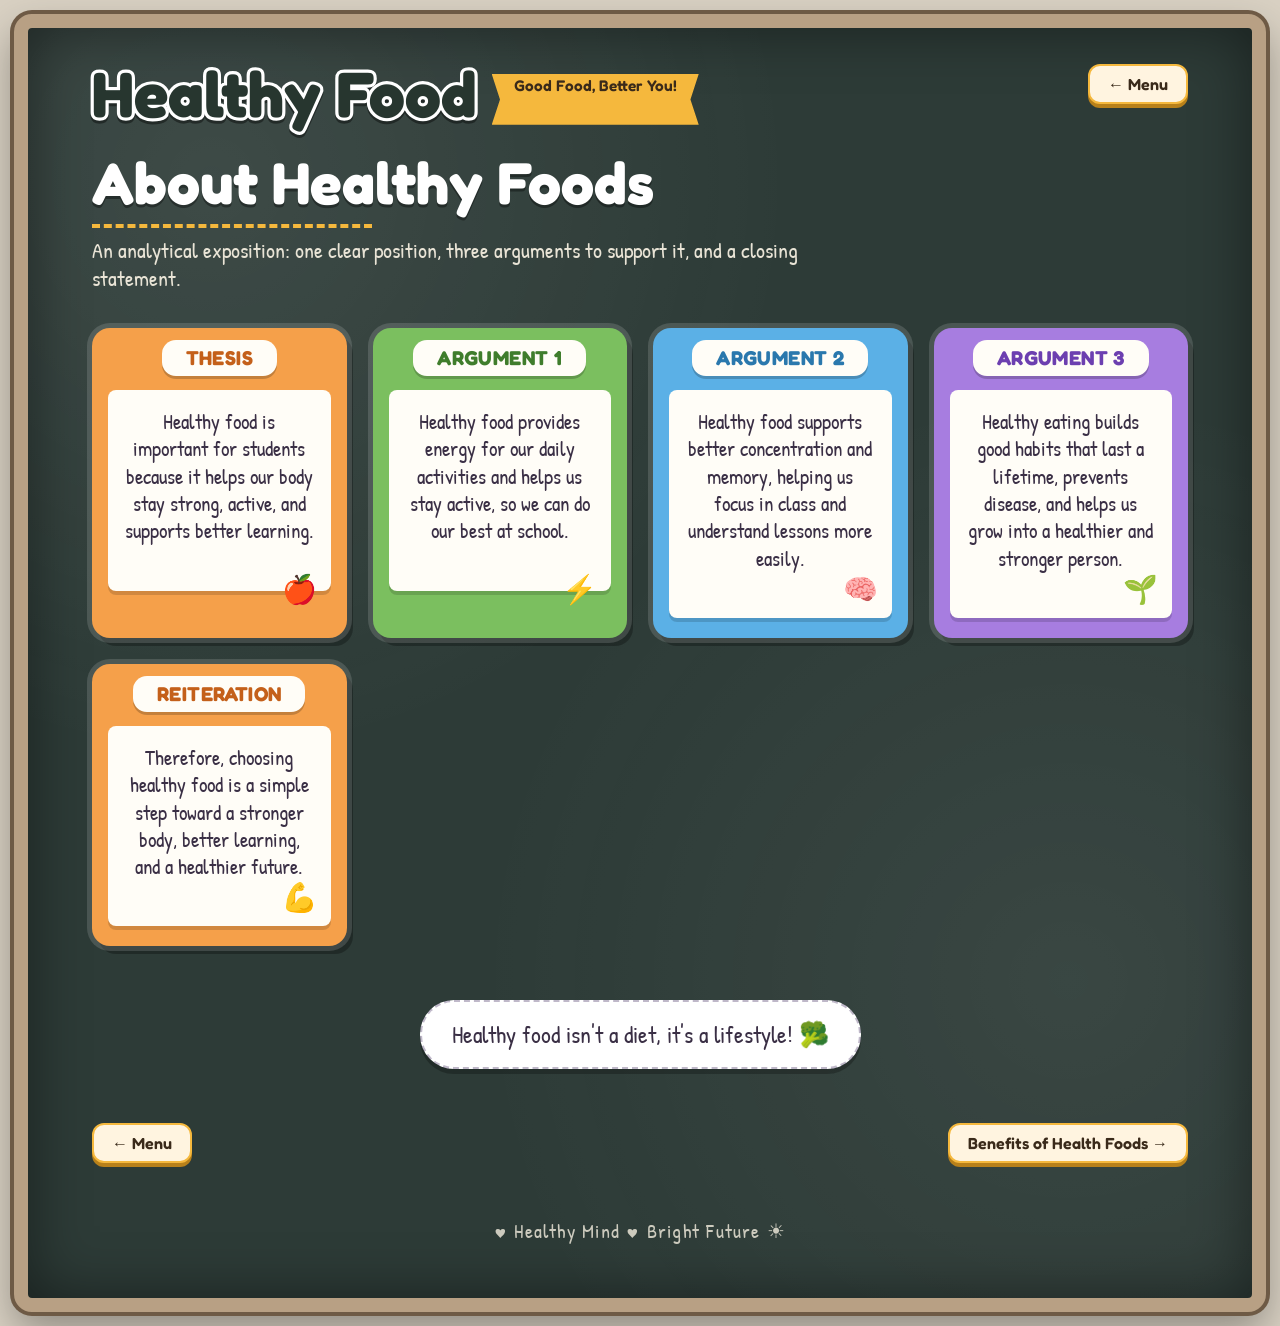
==== about.html @ afef5d6a "Add files via upload" ====
<!DOCTYPE html>
<html lang="en">
<head>
<meta charset="UTF-8">
<meta name="viewport" content="width=device-width, initial-scale=1">
<title>About Healthy Foods</title>
<link rel="preconnect" href="https://fonts.googleapis.com">
<link rel="preconnect" href="https://fonts.gstatic.com" crossorigin>
<link href="https://fonts.googleapis.com/css2?family=Fredoka:wght@500;600;700&family=Patrick+Hand&display=swap" rel="stylesheet">
<link rel="stylesheet" href="style.css">
</head>
<body>
  <header class="top">
    <a class="logo" href="index%20(4).html"><span>Healthy</span><span>Food</span><small>Good Food, Better You!</small></a>
    <a class="btn" href="index%20(4).html">← Menu</a>
  </header>

  <h1 class="page-title reveal">About Healthy Foods</h1>
  <p class="lead reveal" style="--d:.1s">An analytical exposition: one clear position, three arguments to support it, and a closing statement.</p>

  <section class="grid exposition">
    <article class="ecard thesis reveal" style="--d:.2s">
      <h3>Thesis</h3><span class="emoji">🍎</span>
      <p>Healthy food is important for students because it helps our body stay strong, active, and supports better learning.</p>
    </article>
    <article class="ecard a1 reveal" style="--d:.35s">
      <h3>Argument 1</h3><span class="emoji">⚡</span>
      <p>Healthy food provides energy for our daily activities and helps us stay active, so we can do our best at school.</p>
    </article>
    <article class="ecard a2 reveal" style="--d:.5s">
      <h3>Argument 2</h3><span class="emoji">🧠</span>
      <p>Healthy food supports better concentration and memory, helping us focus in class and understand lessons more easily.</p>
    </article>
    <article class="ecard a3 reveal" style="--d:.65s">
      <h3>Argument 3</h3><span class="emoji">🌱</span>
      <p>Healthy eating builds good habits that last a lifetime, prevents disease, and helps us grow into a healthier and stronger person.</p>
    </article>
    <article class="ecard re reveal" style="--d:.8s">
      <h3>Reiteration</h3><span class="emoji">💪</span>
      <p>Therefore, choosing healthy food is a simple step toward a stronger body, better learning, and a healthier future.</p>
    </article>
  </section>

  <p class="motto reveal" style="--d:1s">Healthy food isn't a diet, it's a lifestyle! 🥦</p>

  <nav class="pager">
    <a class="btn" href="index%20(4).html">← Menu</a>
    <a class="btn" href="benefits.html">Benefits of Health Foods →</a>
  </nav>
</body>
</html>
---- style.css ----
:root {
  --board: #2d3b37;
  --frame: #b8a084;
  --cream: #f6ecdf;
  --paper: #fffdf7;
  --ink: #3a2f45;
  --yellow: #f5b83d;
  --accent: #f4f26b;
}
* { box-sizing: border-box; margin: 0; padding: 0; }
html { background: #d9d1c3; scroll-behavior: smooth; }

/* the whole page is the chalkboard in its wooden frame */
body {
  font-family: 'Patrick Hand', 'Fredoka', 'Segoe UI', sans-serif;
  font-size: 18px;
  color: #fff;
  min-height: calc(100vh - 28px);
  margin: 14px;
  padding: 0 5vw 6vh;
  background:
    radial-gradient(circle at 15% 12%, rgba(255,255,255,.08), transparent 38%),
    radial-gradient(circle at 85% 75%, rgba(255,255,255,.06), transparent 42%),
    var(--board);
  border: 14px solid var(--frame);
  border-radius: 18px;
  box-shadow: 0 0 0 4px #6e5a45, 0 18px 40px rgba(0,0,0,.35), inset 0 0 60px rgba(0,0,0,.45);
}
body::after {
  content: "♥  Healthy Mind  ♥  Bright Future  ☀";
  display: block; text-align: center; margin-top: 6vh;
  font-size: clamp(16px, 1.6vw, 22px); letter-spacing: .06em; color: #e9e4d6; opacity: .85;
}

/* ---------- header: sticker title + yellow ribbon ---------- */
.top { display: flex; justify-content: space-between; align-items: flex-start; padding: 4vh 0 3vh; gap: 20px; }
.logo {
  text-decoration: none; font-family: 'Fredoka', sans-serif; font-weight: 700;
  line-height: .95; font-size: clamp(34px, 5vw, 70px);
  display: flex; gap: .24em; flex-wrap: wrap; color: #27362f;
}
.logo span {
  color: #27362f; -webkit-text-stroke: .1em #fff; paint-order: stroke fill;
  filter: drop-shadow(0 .05em 0 rgba(0,0,0,.4));
}
.logo small {
  display: block; width: fit-content; margin-top: 10px;
  font-size: clamp(13px, 1.2vw, 18px); font-weight: 600;
  background: var(--yellow); color: #3a2a1a; padding: 5px 22px;
  clip-path: polygon(0 0, 100% 0, 96% 50%, 100% 100%, 0 100%, 4% 50%);
}

.btn {
  display: inline-block; text-decoration: none; cursor: pointer;
  font-family: 'Fredoka', sans-serif; font-weight: 600; font-size: 16px;
  background: #fff4e0; color: #3a2a1a; border: 2px solid var(--yellow); border-radius: 12px; padding: 8px 18px;
  box-shadow: 0 4px 0 #b8801a;
  transition: transform .15s ease, box-shadow .15s ease, background .15s ease;
}
.btn:hover { transform: translateY(-2px); background: #fff; box-shadow: 0 6px 0 #b8801a; }
.btn:active { transform: translateY(3px); box-shadow: 0 1px 0 #b8801a; }
.btn:focus-visible { outline: 3px solid var(--accent); outline-offset: 3px; }

.page-title {
  font-family: 'Fredoka', sans-serif; font-weight: 700; color: #fff;
  font-size: clamp(32px, 4.6vw, 62px); line-height: 1.05; margin-bottom: 8px;
  text-shadow: 0 3px 0 rgba(0,0,0,.35);
}
.page-title::after { content: ""; display: block; width: min(280px, 50%); border-top: 4px dashed var(--yellow); margin-top: 10px; }
.lead { font-size: clamp(18px, 1.7vw, 24px); color: #e9e4d6; margin-bottom: 4vh; max-width: 760px; line-height: 1.3; }

.pager { display: flex; justify-content: space-between; gap: 12px; margin-top: 6vh; flex-wrap: wrap; }

.reveal { opacity: 0; transform: translateY(26px); animation: up .8s cubic-bezier(.2,.9,.3,1.08) forwards; animation-delay: var(--d, 0s); }
@keyframes up { to { opacity: 1; transform: none; } }

/* ---------- Exposition cards (About): colored card + cream tab + white note ---------- */
.grid { display: grid; gap: 26px; }
.exposition { grid-template-columns: repeat(auto-fit, minmax(230px, 1fr)); }
.ecard {
  position: relative; background: var(--c); border-radius: 18px; padding: 16px 16px 20px;
  box-shadow: 0 0 0 5px rgba(255,255,255,.14), 6px 8px 0 rgba(0,0,0,.28);
  transition: transform .25s ease;
}
.ecard:hover { transform: translateY(-6px) rotate(-.8deg); }
.ecard h3 {
  position: relative; width: fit-content; margin: -4px auto 14px; padding: 6px 24px;
  font-family: 'Fredoka', sans-serif; font-weight: 700; font-size: 20px; letter-spacing: .02em; text-transform: uppercase;
  background: var(--paper); color: var(--cd); border-radius: 14px; box-shadow: 0 3px 0 rgba(0,0,0,.2);
}
.ecard p {
  background: var(--paper); color: var(--ink); border-radius: 8px; padding: 18px 16px 46px;
  font-size: 21px; line-height: 1.3; text-align: center; box-shadow: 0 4px 0 rgba(0,0,0,.15);
}
.ecard .emoji { position: absolute; right: 30px; bottom: 30px; font-size: 28px; padding: 0; }
.ecard.thesis { --c: #f5a04a; --cd: #c4601a; }
.ecard.a1 { --c: #7bbf5f; --cd: #3f7d2c; }
.ecard.a2 { --c: #5bb0e6; --cd: #2a78ad; }
.ecard.a3 { --c: #a77de0; --cd: #6c3fb0; }
.ecard.re { --c: #f5a04a; --cd: #c4601a; }

/* ---------- Beige panels with yellow tab labels ---------- */
.panel {
  background: #e9dccb; color: var(--ink); border-radius: 20px; padding: 30px 24px 26px;
  box-shadow: 0 0 0 5px rgba(255,255,255,.12), 6px 8px 0 rgba(0,0,0,.28);
  outline: 2px dashed rgba(58,47,69,.25); outline-offset: -10px;
}
.panel h2 {
  display: inline-block; margin: -8px 0 10px; padding: 6px 22px; border-radius: 14px;
  font-family: 'Fredoka', sans-serif; font-weight: 700; text-transform: uppercase; font-size: clamp(18px, 2vw, 26px);
  background: var(--yellow); color: #3a2a1a; box-shadow: 0 3px 0 rgba(0,0,0,.2);
}
.panel .hint { font-size: 21px; margin-bottom: 18px; }

/* ---------- Match nutrients ---------- */
.match { display: grid; grid-template-columns: 1fr 1fr; gap: 24px; position: relative; }
.col { display: flex; flex-direction: column; gap: 12px; }
.chip {
  border: 3px solid transparent; border-radius: 10px; padding: 12px 14px; text-align: left;
  font-family: 'Fredoka', sans-serif; font-weight: 600; font-size: 16px; cursor: pointer; color: #3a2a1a;
  background: #f6dfba; box-shadow: 0 3px 0 rgba(0,0,0,.18);
  transition: transform .15s ease, border-color .15s ease;
}
.chip:hover { transform: translateY(-2px); }
.chip.sel { border-color: #3a2f45; transform: scale(1.03); }
.chip.done { cursor: default; border-color: #2e8b3d; }
.chip.done::after { content: "  ✓"; color: #2e8b3d; font-weight: 700; }
.chip.wrong { animation: shake .4s; border-color: #d9323a; }
@keyframes shake { 25% { transform: translateX(-6px); } 75% { transform: translateX(6px); } }
.nut-1 { background: #f2d38a; } .nut-2 { background: #f4a3a3; } .nut-3 { background: #a6cf82; }
.nut-4 { background: #8cc4ea; } .nut-5 { background: #c3a3ea; }
.score { margin-top: 18px; font-family: 'Fredoka', sans-serif; font-weight: 600; font-size: 20px; }
.win { display: none; margin-top: 10px; background: var(--board); color: #fff; padding: 12px 16px; border-radius: 12px; font-size: 21px; }
.win.on { display: block; animation: up .6s forwards; }

/* ---------- Flip & Learn: red envelope that opens to a yellow card ---------- */
.flips { grid-template-columns: repeat(auto-fit, minmax(210px, 1fr)); }
.flip { perspective: 900px; height: 200px; cursor: pointer; background: none; border: 0; font-family: inherit; }
.flip-in { position: relative; width: 100%; height: 100%; transition: transform .7s cubic-bezier(.2,.8,.2,1); transform-style: preserve-3d; }
.flip.on .flip-in { transform: rotateY(180deg); }
.face { position: absolute; inset: 0; backface-visibility: hidden; border-radius: 12px; display: grid; place-items: center; padding: 18px; text-align: center; box-shadow: 0 8px 0 rgba(0,0,0,.28); overflow: hidden; }
.front { background: #d9323a; border: 3px solid #fff; color: #fff; font-family: 'Fredoka', sans-serif; font-weight: 600; font-size: 22px; }
.front::before { content: ""; position: absolute; left: 0; right: 0; top: 0; height: 58%; background: #b3222b; clip-path: polygon(0 0, 100% 0, 50% 100%); }
.front div { position: relative; z-index: 1; margin-top: 36%; }
.front span { display: block; font-size: 34px; line-height: 1; margin-bottom: 4px; }
.back {
  background: repeating-linear-gradient(115deg, #f8dc4e 0 6px, #f5cf2f 6px 9px);
  color: #3a2a1a; border: 3px solid #fff; transform: rotateY(180deg);
  font-size: 22px; line-height: 1.3;
}

/* ---------- Checklist ---------- */
.check { list-style: none; display: grid; gap: 10px; }
.check label { display: flex; align-items: center; gap: 14px; padding: 12px 14px; background: var(--paper); color: var(--ink); border-radius: 10px; font-size: 21px; cursor: pointer; box-shadow: 0 3px 0 rgba(0,0,0,.14); transition: background .2s, transform .15s; }
.check label:hover { transform: translateX(4px); }
.check input { width: 24px; height: 24px; accent-color: #2e8b3d; cursor: pointer; flex: none; }
.check label:has(input:checked) { background: #e1f3d8; }
.meter { height: 22px; background: rgba(58,47,69,.18); border-radius: 12px; overflow: hidden; margin: 18px 0 8px; }
.meter i { display: block; height: 100%; width: 0; background: linear-gradient(90deg, #f5a04a, #7bbf5f); transition: width .5s ease; }
.result { font-family: 'Fredoka', sans-serif; font-weight: 600; font-size: clamp(18px, 1.8vw, 24px); }
.result small { display: block; font-family: 'Patrick Hand', sans-serif; font-weight: 400; font-size: 21px; margin-top: 4px; }

.action { margin-top: 28px; }
.action ul { margin: 10px 0 0 22px; font-size: 22px; line-height: 1.6; }

/* ---------- speech bubble ---------- */
.motto {
  width: fit-content; max-width: min(560px, 92%); margin: 6vh auto 0; padding: 16px 30px;
  background: #fff; color: var(--ink); border-radius: 34px; border: 2px dashed #bfb8c9;
  font-size: clamp(19px, 1.9vw, 26px); text-align: center; box-shadow: 0 5px 0 rgba(0,0,0,.25);
}

@media (max-width: 760px) {
  body { margin: 8px; border-width: 8px; min-height: calc(100vh - 16px); }
  .match { grid-template-columns: 1fr; }
}
@media (prefers-reduced-motion: reduce) { *, *::before { animation-duration: .01s !important; transition-duration: .01s !important; } }
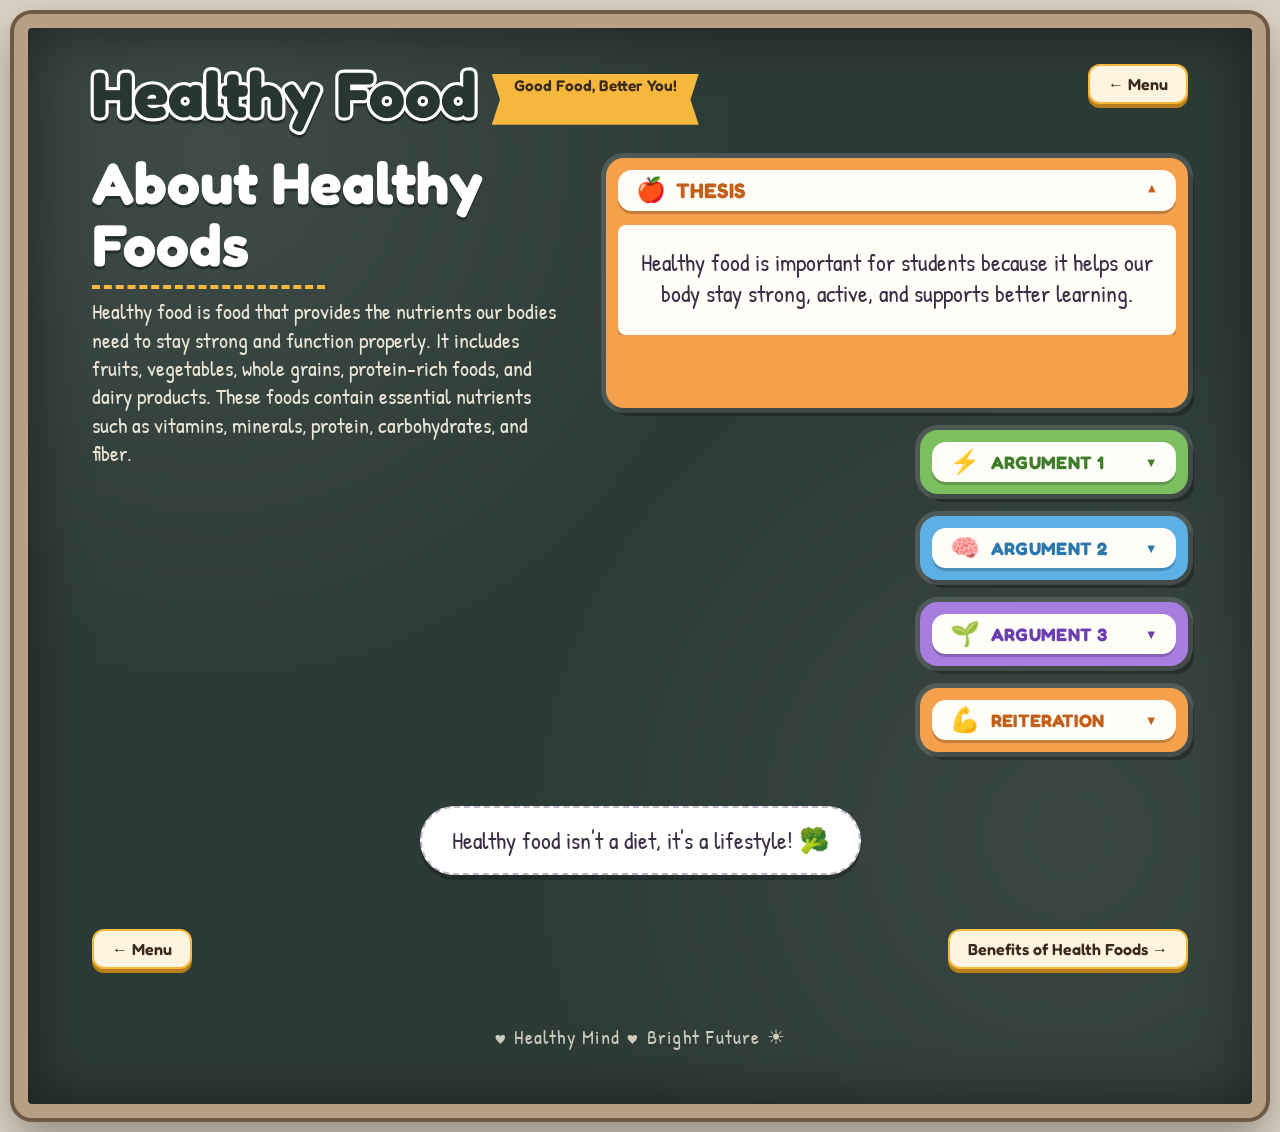
==== commit 0dec9f6b: "Refactor about.html layout and content" ====
--- a/about.html
+++ b/about.html
@@ -8,44 +8,176 @@
 <link rel="preconnect" href="https://fonts.gstatic.com" crossorigin>
 <link href="https://fonts.googleapis.com/css2?family=Fredoka:wght@500;600;700&family=Patrick+Hand&display=swap" rel="stylesheet">
 <link rel="stylesheet" href="style.css">
+<style>
+  /* Two columns: title + intro on the left, expandable points on the right */
+  .about-layout{
+    display:grid;
+    grid-template-columns:minmax(0,1fr) minmax(0,1.25fr);
+    gap:3rem;
+    align-items:start;
+  }
+  .about-intro{position:sticky;top:1.5rem}
+  .about-intro .lead{margin-bottom:0}
+
+  .points{display:flex;flex-direction:column;align-items:flex-end;gap:22px;padding-top:6px}
+
+  /* Same look as the other cards: colored card, cream label tab, white note */
+  .point{
+    --c:#f5a04a; --cd:#c4601a;
+    position:relative;
+    width:46%;                         /* small tab on the right when closed */
+    background:var(--c);
+    border-radius:18px;
+    padding:12px;
+    box-shadow:0 0 0 5px rgba(255,255,255,.14), 6px 8px 0 rgba(0,0,0,.28);
+    transition:width .45s cubic-bezier(.2,.8,.2,1), transform .25s ease;
+  }
+  .point.a1{--c:#7bbf5f;--cd:#3f7d2c}
+  .point.a2{--c:#5bb0e6;--cd:#2a78ad}
+  .point.a3{--c:#a77de0;--cd:#6c3fb0}
+  .point.re{--c:#f5a04a;--cd:#c4601a}
+  .point:not(.open):hover{transform:translateY(-4px) rotate(-.6deg)}
+  .point.open{width:100%;min-height:250px}   /* big box when opened */
+
+  .point-head{
+    all:unset;
+    box-sizing:border-box;
+    width:100%;
+    display:flex;
+    align-items:center;
+    gap:10px;
+    padding:8px 18px;
+    cursor:pointer;
+    background:var(--paper);
+    color:var(--cd);
+    border-radius:14px;
+    box-shadow:0 3px 0 rgba(0,0,0,.2);
+    font-family:'Fredoka',sans-serif;
+    font-weight:700;
+    font-size:18px;
+    letter-spacing:.02em;
+    text-transform:uppercase;
+    transition:background .2s;
+  }
+  .point-head:hover{background:#fff}
+  .point-head:focus-visible{outline:3px solid var(--accent);outline-offset:3px}
+  .point-head .emoji{font-size:24px;line-height:1}
+  .point-head .title{flex:1}
+  .point-head .chev{font-size:13px;transition:transform .3s}
+  .point.open .point-head{font-size:21px}
+  .point.open .point-head .chev{transform:rotate(180deg)}
+
+  /* note panel slides open */
+  .point-body{
+    display:grid;
+    grid-template-rows:0fr;
+    transition:grid-template-rows .4s ease;
+  }
+  .point.open .point-body{grid-template-rows:1fr}
+  .point-body > div{overflow:hidden}
+  .point-body p{
+    margin-top:14px;
+    background:var(--paper);
+    color:var(--ink);
+    border-radius:8px;
+    padding:22px 20px 26px;
+    font-size:24px;
+    line-height:1.3;
+    text-align:center;
+    box-shadow:0 4px 0 rgba(0,0,0,.15);
+  }
+
+  @media (max-width:760px){
+    .about-layout{grid-template-columns:1fr;gap:1.5rem}
+    .about-intro{position:static}
+    .point{width:72%}
+    .point.open{width:100%}
+  }
+</style>
 </head>
 <body>
   <header class="top">
-    <a class="logo" href="index%20(4).html"><span>Healthy</span><span>Food</span><small>Good Food, Better You!</small></a>
-    <a class="btn" href="index%20(4).html">← Menu</a>
+    <a class="logo" href="index%20.html"><span>Healthy</span><span>Food</span><small>Good Food, Better You!</small></a>
+    <a class="btn" href="index%20.html">← Menu</a>
   </header>
 
-  <h1 class="page-title reveal">About Healthy Foods</h1>
-  <p class="lead reveal" style="--d:.1s">An analytical exposition: one clear position, three arguments to support it, and a closing statement.</p>
+  <main class="about-layout">
+    <div class="about-intro">
+      <h1 class="page-title reveal">About Healthy Foods</h1>
+      <p class="lead reveal" style="--d:.1s">Healthy food is food that provides the nutrients our bodies need to stay strong and function properly. It includes fruits, vegetables, whole grains, protein-rich foods, and dairy products. These foods contain essential nutrients such as vitamins, minerals, protein, carbohydrates, and fiber.</p>
+    </div>
 
-  <section class="grid exposition">
-    <article class="ecard thesis reveal" style="--d:.2s">
-      <h3>Thesis</h3><span class="emoji">🍎</span>
-      <p>Healthy food is important for students because it helps our body stay strong, active, and supports better learning.</p>
-    </article>
-    <article class="ecard a1 reveal" style="--d:.35s">
-      <h3>Argument 1</h3><span class="emoji">⚡</span>
-      <p>Healthy food provides energy for our daily activities and helps us stay active, so we can do our best at school.</p>
-    </article>
-    <article class="ecard a2 reveal" style="--d:.5s">
-      <h3>Argument 2</h3><span class="emoji">🧠</span>
-      <p>Healthy food supports better concentration and memory, helping us focus in class and understand lessons more easily.</p>
-    </article>
-    <article class="ecard a3 reveal" style="--d:.65s">
-      <h3>Argument 3</h3><span class="emoji">🌱</span>
-      <p>Healthy eating builds good habits that last a lifetime, prevents disease, and helps us grow into a healthier and stronger person.</p>
-    </article>
-    <article class="ecard re reveal" style="--d:.8s">
-      <h3>Reiteration</h3><span class="emoji">💪</span>
-      <p>Therefore, choosing healthy food is a simple step toward a stronger body, better learning, and a healthier future.</p>
-    </article>
-  </section>
+    <section class="points" aria-label="Why healthy food matters">
+      <article class="point thesis open reveal" style="--d:.2s">
+        <button class="point-head" aria-expanded="true" aria-controls="p-thesis" id="h-thesis">
+          <span class="emoji">🍎</span><span class="title">Thesis</span><span class="chev">▼</span>
+        </button>
+        <div class="point-body" id="p-thesis" role="region" aria-labelledby="h-thesis"><div>
+          <p>Healthy food is important for students because it helps our body stay strong, active, and supports better learning.</p>
+        </div></div>
+      </article>
+
+      <article class="point a1 reveal" style="--d:.35s">
+        <button class="point-head" aria-expanded="false" aria-controls="p-a1" id="h-a1">
+          <span class="emoji">⚡</span><span class="title">Argument 1</span><span class="chev">▼</span>
+        </button>
+        <div class="point-body" id="p-a1" role="region" aria-labelledby="h-a1"><div>
+          <p>Healthy food provides energy for our daily activities and helps us stay active, so we can do our best at school.</p>
+        </div></div>
+      </article>
+
+      <article class="point a2 reveal" style="--d:.5s">
+        <button class="point-head" aria-expanded="false" aria-controls="p-a2" id="h-a2">
+          <span class="emoji">🧠</span><span class="title">Argument 2</span><span class="chev">▼</span>
+        </button>
+        <div class="point-body" id="p-a2" role="region" aria-labelledby="h-a2"><div>
+          <p>Healthy food supports better concentration and memory, helping us focus in class and understand lessons more easily.</p>
+        </div></div>
+      </article>
+
+      <article class="point a3 reveal" style="--d:.65s">
+        <button class="point-head" aria-expanded="false" aria-controls="p-a3" id="h-a3">
+          <span class="emoji">🌱</span><span class="title">Argument 3</span><span class="chev">▼</span>
+        </button>
+        <div class="point-body" id="p-a3" role="region" aria-labelledby="h-a3"><div>
+          <p>Healthy eating builds good habits that last a lifetime, prevents disease, and helps us grow into a healthier and stronger person.</p>
+        </div></div>
+      </article>
+
+      <article class="point re reveal" style="--d:.8s">
+        <button class="point-head" aria-expanded="false" aria-controls="p-re" id="h-re">
+          <span class="emoji">💪</span><span class="title">Reiteration</span><span class="chev">▼</span>
+        </button>
+        <div class="point-body" id="p-re" role="region" aria-labelledby="h-re"><div>
+          <p>Therefore, choosing healthy food is a simple step toward a stronger body, better learning, and a healthier future.</p>
+        </div></div>
+      </article>
+    </section>
+  </main>
 
   <p class="motto reveal" style="--d:1s">Healthy food isn't a diet, it's a lifestyle! 🥦</p>
 
   <nav class="pager">
-    <a class="btn" href="index%20(4).html">← Menu</a>
+    <a class="btn" href="index%20.html">← Menu</a>
     <a class="btn" href="benefits.html">Benefits of Health Foods →</a>
   </nav>
+
+  <script>
+    // Click a point to expand it; opening one closes the others. Click again to collapse.
+    document.querySelectorAll('.point-head').forEach(function (btn) {
+      btn.addEventListener('click', function () {
+        var item = btn.closest('.point');
+        var willOpen = !item.classList.contains('open');
+        document.querySelectorAll('.point').forEach(function (p) {
+          p.classList.remove('open');
+          p.querySelector('.point-head').setAttribute('aria-expanded', 'false');
+        });
+        if (willOpen) {
+          item.classList.add('open');
+          btn.setAttribute('aria-expanded', 'true');
+        }
+      });
+    });
+  </script>
 </body>
 </html>
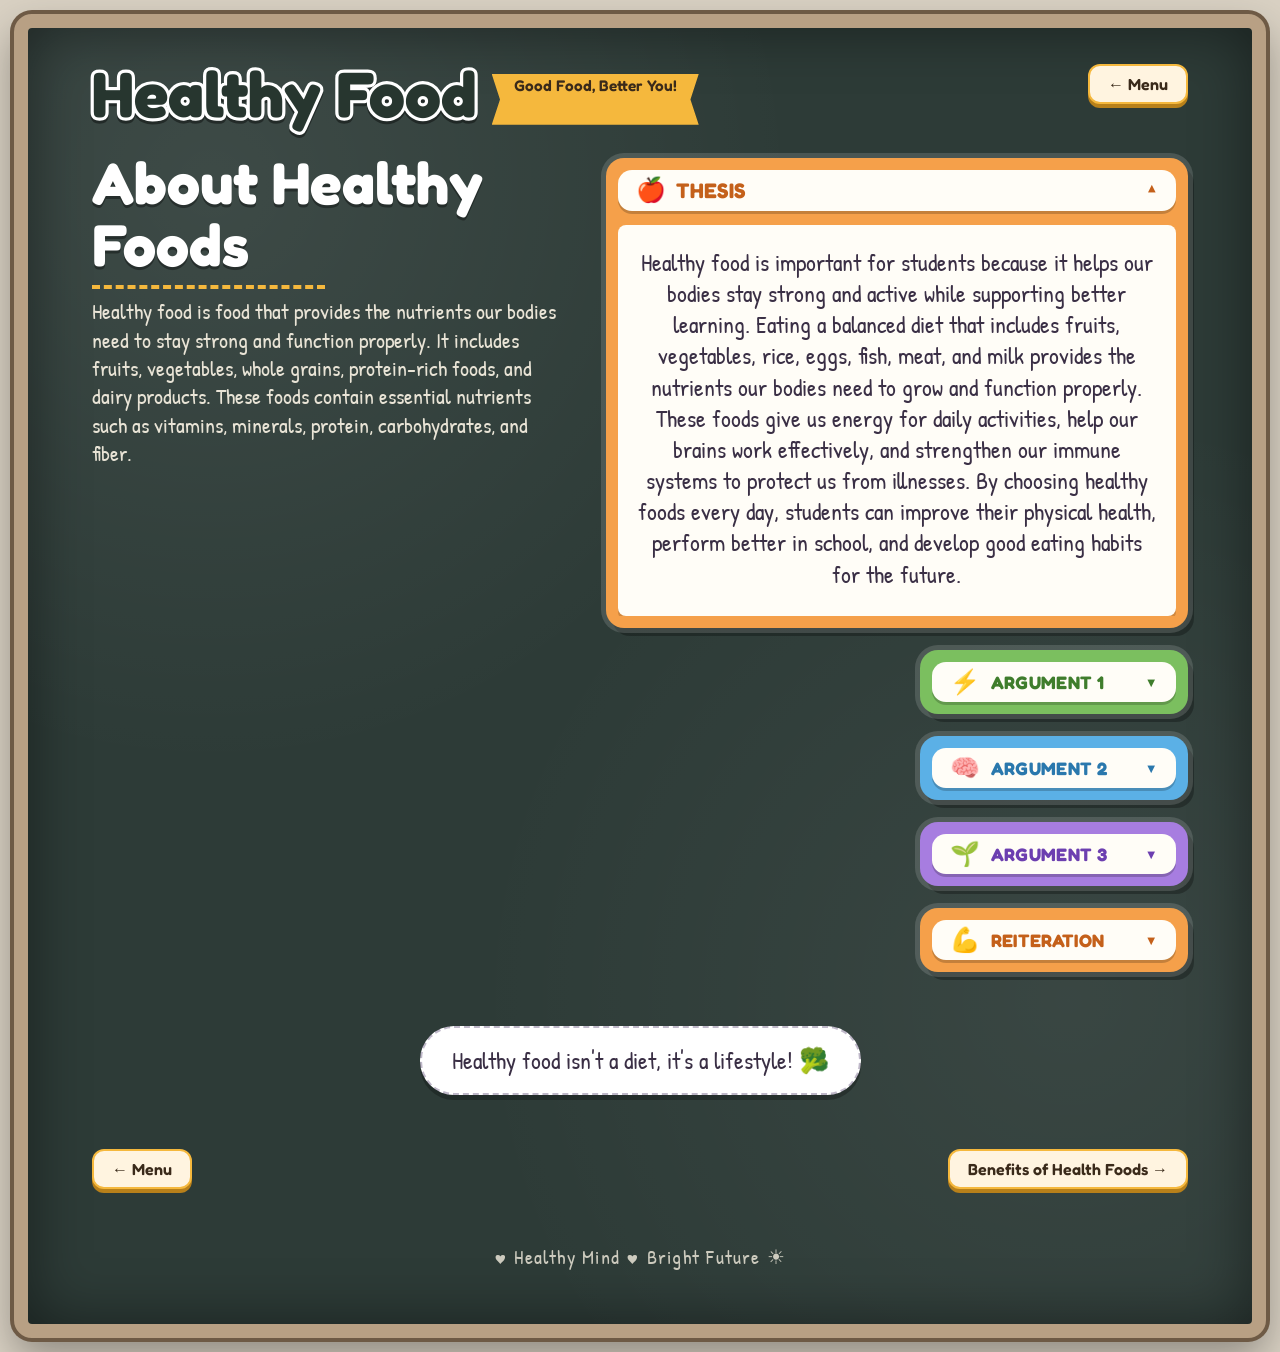
==== commit 4fd53e99: "Enhance content on healthy eating benefits for students Updated paragraphs to provide more detailed " ====
--- a/about.html
+++ b/about.html
@@ -113,7 +113,7 @@
           <span class="emoji">🍎</span><span class="title">Thesis</span><span class="chev">▼</span>
         </button>
         <div class="point-body" id="p-thesis" role="region" aria-labelledby="h-thesis"><div>
-          <p>Healthy food is important for students because it helps our body stay strong, active, and supports better learning.</p>
+          <p>Healthy food is important for students because it helps our bodies stay strong and active while supporting better learning. Eating a balanced diet that includes fruits, vegetables, rice, eggs, fish, meat, and milk provides the nutrients our bodies need to grow and function properly. These foods give us energy for daily activities, help our brains work effectively, and strengthen our immune systems to protect us from illnesses. By choosing healthy foods every day, students can improve their physical health, perform better in school, and develop good eating habits for the future.</p>
         </div></div>
       </article>
 
@@ -122,7 +122,7 @@
           <span class="emoji">⚡</span><span class="title">Argument 1</span><span class="chev">▼</span>
         </button>
         <div class="point-body" id="p-a1" role="region" aria-labelledby="h-a1"><div>
-          <p>Healthy food provides energy for our daily activities and helps us stay active, so we can do our best at school.</p>
+          <p>Healthy food provides energy for our daily activities and helps us stay active, so we can do our best at school. Foods that contain carbohydrates, such as white rice, brown rice, potatoes, bread, and bananas, give our bodies energy to walk, run, play, and participate in classroom activities. For example, eating rice for breakfast or lunch helps provide the energy we need to study and complete schoolwork. Meanwhile, foods rich in protein, such as eggs, fish, chicken, and beans, help build and repair our muscles, keeping our bodies strong. Eating a balanced meal and drinking enough water can also help us feel less tired throughout the day. Therefore, choosing healthy foods helps students stay energetic, participate actively in school, and complete their daily tasks more effectively.</p>
         </div></div>
       </article>
 
@@ -140,7 +140,7 @@
           <span class="emoji">🌱</span><span class="title">Argument 3</span><span class="chev">▼</span>
         </button>
         <div class="point-body" id="p-a3" role="region" aria-labelledby="h-a3"><div>
-          <p>Healthy eating builds good habits that last a lifetime, prevents disease, and helps us grow into a healthier and stronger person.</p>
+          <p>Healthy eating builds good habits that last a lifetime, helps reduce the risk of certain diseases, and supports our growth into healthier and stronger individuals. Eating a variety of nutritious foods, including fruits, vegetables, whole grains, protein-rich foods, and dairy products or suitable alternatives, provides essential nutrients for our bodies. For example, milk, yogurt, and calcium-rich foods help build strong bones and teeth, while eggs, fish, chicken, and beans provide protein for growth and muscle development. Fruits and vegetables contain vitamins, minerals, and fiber that support digestion and help our bodies function properly. Choosing water instead of sugary drinks and limiting foods that contain excessive sugar, salt, and unhealthy fats can also help protect our long-term health. By practicing these habits from a young age, students can lower their risk of health problems later in life and learn to make better decisions about what they eat. As a result, healthy eating helps us grow properly, maintain our health, and build a healthier future.</p>
         </div></div>
       </article>
 
@@ -149,7 +149,7 @@
           <span class="emoji">💪</span><span class="title">Reiteration</span><span class="chev">▼</span>
         </button>
         <div class="point-body" id="p-re" role="region" aria-labelledby="h-re"><div>
-          <p>Therefore, choosing healthy food is a simple step toward a stronger body, better learning, and a healthier future.</p>
+          <p>choosing healthy food is a simple but important step toward building a stronger body, improving learning, and creating a healthier future. Nutritious foods such as rice, bananas, eggs, fish, vegetables, and fruits provide the energy and nutrients students need to stay active throughout the day. They also support normal brain function, helping students concentrate during lessons and remember important information. Furthermore, developing healthy eating habits at a young age can support proper growth and reduce the risk of certain diseases as we get older. Although unhealthy snacks and sugary drinks may be tempting, we should try to make healthier choices and eat a balanced diet every day. We do not need to change all our eating habits at once; even small steps, such as eating more fruit, drinking more water, and adding vegetables to our meals, can make a difference. Therefore, every student should understand the importance of healthy eating because a healthy body supports a healthy mind, and both help us achieve a brighter future.</p>
         </div></div>
       </article>
     </section>
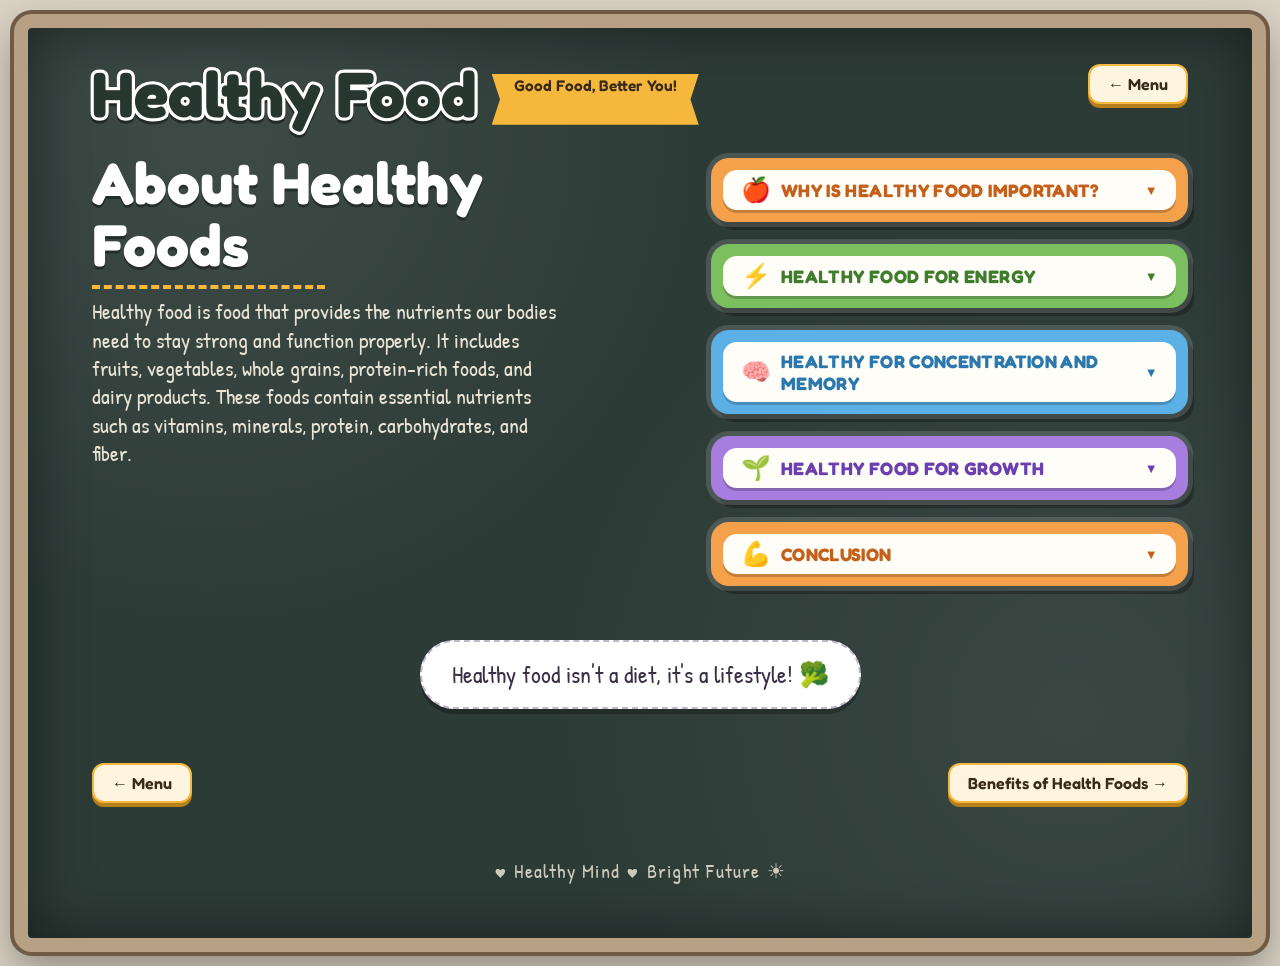
==== commit 8de54056: "Add files via upload" ====
--- a/about.html
+++ b/about.html
@@ -8,6 +8,7 @@
 <link rel="preconnect" href="https://fonts.gstatic.com" crossorigin>
 <link href="https://fonts.googleapis.com/css2?family=Fredoka:wght@500;600;700&family=Patrick+Hand&display=swap" rel="stylesheet">
 <link rel="stylesheet" href="style.css">
+<link rel="icon" type="image/png" href="hfwebsitelogo.png">
 <style>
   /* Two columns: title + intro on the left, expandable points on the right */
   .about-layout{
@@ -25,7 +26,8 @@
   .point{
     --c:#f5a04a; --cd:#c4601a;
     position:relative;
-    width:46%;                         /* small tab on the right when closed */
+    width:82%;                         /* wide tab on the right when closed */
+    max-width:100%;
     background:var(--c);
     border-radius:18px;
     padding:12px;
@@ -62,8 +64,9 @@
   .point-head:hover{background:#fff}
   .point-head:focus-visible{outline:3px solid var(--accent);outline-offset:3px}
   .point-head .emoji{font-size:24px;line-height:1}
-  .point-head .title{flex:1}
-  .point-head .chev{font-size:13px;transition:transform .3s}
+  .point-head .emoji{flex-shrink:0}
+  .point-head .title{flex:1;min-width:0;overflow-wrap:anywhere}
+  .point-head .chev{flex-shrink:0;font-size:13px;transition:transform .3s}
   .point.open .point-head{font-size:21px}
   .point.open .point-head .chev{transform:rotate(180deg)}
 
@@ -90,15 +93,22 @@
   @media (max-width:760px){
     .about-layout{grid-template-columns:1fr;gap:1.5rem}
     .about-intro{position:static}
-    .point{width:72%}
+    .point{width:100%}
     .point.open{width:100%}
+  }
+  @media (max-width:420px){
+    .point{padding:8px}
+    .point-head{padding:8px 12px;gap:8px;font-size:15px}
+    .point.open .point-head{font-size:17px}
+    .point-head .emoji{font-size:20px}
+    .point-body p{font-size:19px;padding:18px 14px 22px}
   }
 </style>
 </head>
 <body>
   <header class="top">
-    <a class="logo" href="index%20.html"><span>Healthy</span><span>Food</span><small>Good Food, Better You!</small></a>
-    <a class="btn" href="index%20.html">← Menu</a>
+    <a class="logo" href="index.html"><span>Healthy</span><span>Food</span><small>Good Food, Better You!</small></a>
+    <a class="btn" href="index.html">← Menu</a>
   </header>
 
   <main class="about-layout">
@@ -108,9 +118,9 @@
     </div>
 
     <section class="points" aria-label="Why healthy food matters">
-      <article class="point thesis open reveal" style="--d:.2s">
-        <button class="point-head" aria-expanded="true" aria-controls="p-thesis" id="h-thesis">
-          <span class="emoji">🍎</span><span class="title">Thesis</span><span class="chev">▼</span>
+      <article class="point thesis reveal" style="--d:.2s">
+        <button class="point-head" aria-expanded="false" aria-controls="p-thesis" id="h-thesis">
+          <span class="emoji">🍎</span><span class="title">Why is healthy food important?</span><span class="chev">▼</span>
         </button>
         <div class="point-body" id="p-thesis" role="region" aria-labelledby="h-thesis"><div>
           <p>Healthy food is important for students because it helps our bodies stay strong and active while supporting better learning. Eating a balanced diet that includes fruits, vegetables, rice, eggs, fish, meat, and milk provides the nutrients our bodies need to grow and function properly. These foods give us energy for daily activities, help our brains work effectively, and strengthen our immune systems to protect us from illnesses. By choosing healthy foods every day, students can improve their physical health, perform better in school, and develop good eating habits for the future.</p>
@@ -119,7 +129,7 @@
 
       <article class="point a1 reveal" style="--d:.35s">
         <button class="point-head" aria-expanded="false" aria-controls="p-a1" id="h-a1">
-          <span class="emoji">⚡</span><span class="title">Argument 1</span><span class="chev">▼</span>
+          <span class="emoji">⚡</span><span class="title">Healthy food for energy</span><span class="chev">▼</span>
         </button>
         <div class="point-body" id="p-a1" role="region" aria-labelledby="h-a1"><div>
           <p>Healthy food provides energy for our daily activities and helps us stay active, so we can do our best at school. Foods that contain carbohydrates, such as white rice, brown rice, potatoes, bread, and bananas, give our bodies energy to walk, run, play, and participate in classroom activities. For example, eating rice for breakfast or lunch helps provide the energy we need to study and complete schoolwork. Meanwhile, foods rich in protein, such as eggs, fish, chicken, and beans, help build and repair our muscles, keeping our bodies strong. Eating a balanced meal and drinking enough water can also help us feel less tired throughout the day. Therefore, choosing healthy foods helps students stay energetic, participate actively in school, and complete their daily tasks more effectively.</p>
@@ -128,16 +138,16 @@
 
       <article class="point a2 reveal" style="--d:.5s">
         <button class="point-head" aria-expanded="false" aria-controls="p-a2" id="h-a2">
-          <span class="emoji">🧠</span><span class="title">Argument 2</span><span class="chev">▼</span>
+          <span class="emoji">🧠</span><span class="title">Healthy for concentration and memory</span><span class="chev">▼</span>
         </button>
         <div class="point-body" id="p-a2" role="region" aria-labelledby="h-a2"><div>
-          <p>Healthy food supports better concentration and memory, helping us focus in class and understand lessons more easily.</p>
+          <p>Healthy food directly fuels our brain, supporting better concentration and memory so we can stay focused in class and understand complex lessons much more easily. For instance, oily fish like salmon and nuts like walnuts are rich in omega-3 fatty acids, which build brain cells and improve processing speed. Blueberries are packed with antioxidants that protect brain tissue and delay memory decline, while leafy greens like spinach provide vitamin K and folate to sharpen focus. Additionally, eating whole grains like oats ensures a steady supply of glucose to the brain, preventing energy crashes and helping us maintain sharp attention throughout the school day.</p>
         </div></div>
       </article>
 
       <article class="point a3 reveal" style="--d:.65s">
         <button class="point-head" aria-expanded="false" aria-controls="p-a3" id="h-a3">
-          <span class="emoji">🌱</span><span class="title">Argument 3</span><span class="chev">▼</span>
+          <span class="emoji">🌱</span><span class="title">Healthy food for growth</span><span class="chev">▼</span>
         </button>
         <div class="point-body" id="p-a3" role="region" aria-labelledby="h-a3"><div>
           <p>Healthy eating builds good habits that last a lifetime, helps reduce the risk of certain diseases, and supports our growth into healthier and stronger individuals. Eating a variety of nutritious foods, including fruits, vegetables, whole grains, protein-rich foods, and dairy products or suitable alternatives, provides essential nutrients for our bodies. For example, milk, yogurt, and calcium-rich foods help build strong bones and teeth, while eggs, fish, chicken, and beans provide protein for growth and muscle development. Fruits and vegetables contain vitamins, minerals, and fiber that support digestion and help our bodies function properly. Choosing water instead of sugary drinks and limiting foods that contain excessive sugar, salt, and unhealthy fats can also help protect our long-term health. By practicing these habits from a young age, students can lower their risk of health problems later in life and learn to make better decisions about what they eat. As a result, healthy eating helps us grow properly, maintain our health, and build a healthier future.</p>
@@ -146,7 +156,7 @@
 
       <article class="point re reveal" style="--d:.8s">
         <button class="point-head" aria-expanded="false" aria-controls="p-re" id="h-re">
-          <span class="emoji">💪</span><span class="title">Reiteration</span><span class="chev">▼</span>
+          <span class="emoji">💪</span><span class="title">Conclusion</span><span class="chev">▼</span>
         </button>
         <div class="point-body" id="p-re" role="region" aria-labelledby="h-re"><div>
           <p>choosing healthy food is a simple but important step toward building a stronger body, improving learning, and creating a healthier future. Nutritious foods such as rice, bananas, eggs, fish, vegetables, and fruits provide the energy and nutrients students need to stay active throughout the day. They also support normal brain function, helping students concentrate during lessons and remember important information. Furthermore, developing healthy eating habits at a young age can support proper growth and reduce the risk of certain diseases as we get older. Although unhealthy snacks and sugary drinks may be tempting, we should try to make healthier choices and eat a balanced diet every day. We do not need to change all our eating habits at once; even small steps, such as eating more fruit, drinking more water, and adding vegetables to our meals, can make a difference. Therefore, every student should understand the importance of healthy eating because a healthy body supports a healthy mind, and both help us achieve a brighter future.</p>
@@ -158,7 +168,7 @@
   <p class="motto reveal" style="--d:1s">Healthy food isn't a diet, it's a lifestyle! 🥦</p>
 
   <nav class="pager">
-    <a class="btn" href="index%20.html">← Menu</a>
+    <a class="btn" href="index.html">← Menu</a>
     <a class="btn" href="benefits.html">Benefits of Health Foods →</a>
   </nav>
 
@@ -180,4 +190,4 @@
     });
   </script>
 </body>
-</html>
+</html>
